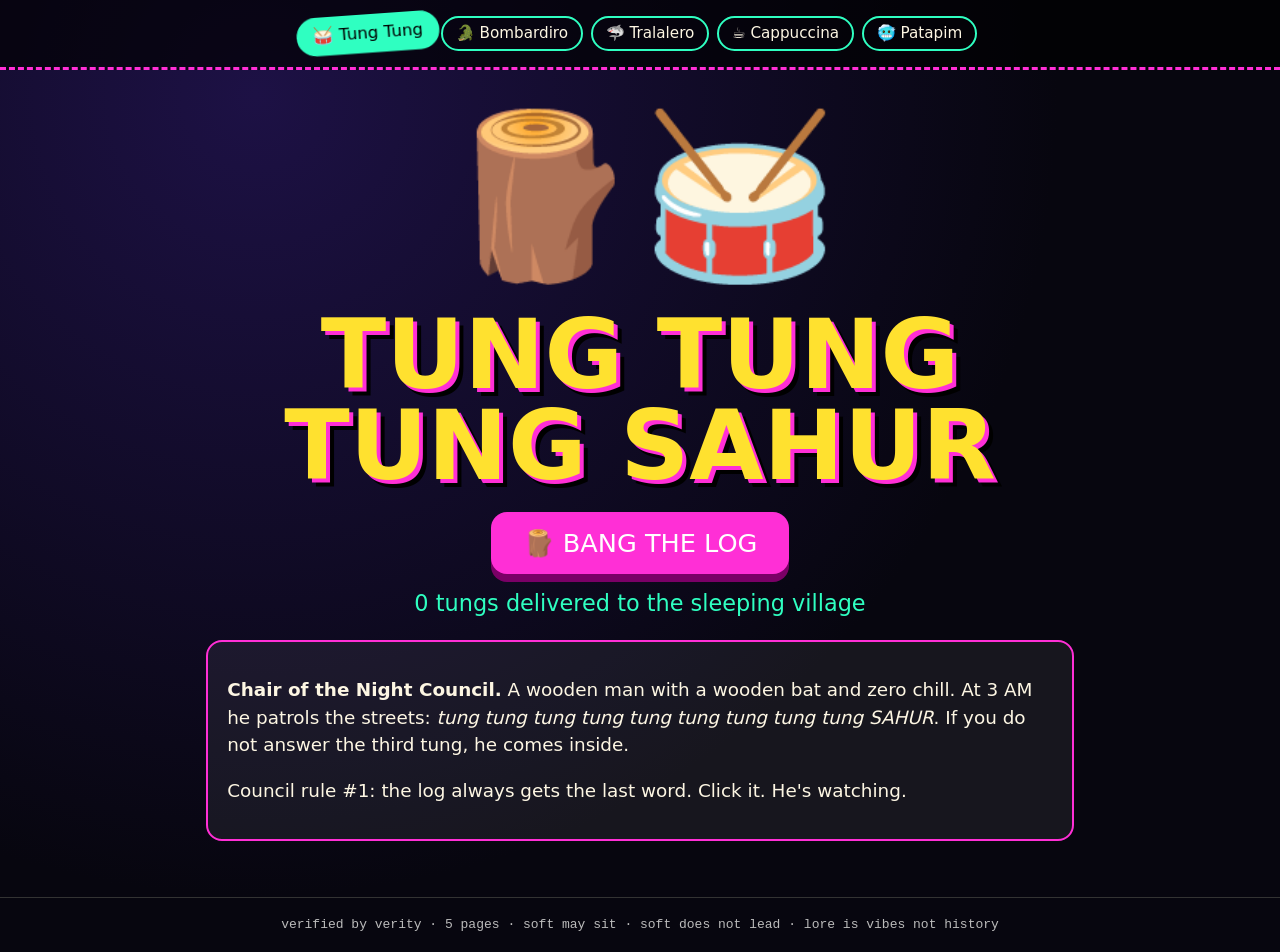
==== index.html @ adf2665b "Publish brainrot site" ====
<!doctype html><html lang="en"><head><meta charset="utf-8"><meta name="viewport" content="width=device-width,initial-scale=1">
<title>Tung Tung Tung Sahur · Brainrot Night Council</title><link rel="stylesheet" href="styles.css"></head><body>
<nav><a href="index.html">🥁 Tung Tung</a><a href="bombardiro.html">🐊 Bombardiro</a><a href="tralalero.html">🦈 Tralalero</a><a href="cappuccina.html">☕ Cappuccina</a><a href="patapim.html">🥶 Patapim</a></nav>
<main><div class="emoji" data-bang="TUNG!|TUNG!!|TUNG!!!|SAHUR!|BONK" data-sound="thud" title="poke it">🪵🥁</div>
<h1>tung tung tung sahur</h1>
<button class="bang" data-bang="TUNG!|TUNG!!|TUNG!!!|SAHUR!|BONK" data-sound="thud">🪵 BANG THE LOG</button>
<div class="count" data-label="# tungs delivered to the sleeping village">0 tungs delivered to the sleeping village</div>
<div class="lore"><p><b>Chair of the Night Council.</b> A wooden man with a wooden bat and zero chill. At 3 AM he patrols the streets: <i>tung tung tung tung tung tung tung tung tung SAHUR</i>. If you do not answer the third tung, he comes inside.</p><p>Council rule #1: the log always gets the last word. Click it. He's watching.</p></div></main>
<footer>verified by verity · 5 pages · soft may sit · soft does not lead · lore is vibes not history</footer>
<script src="main.js"></script></body></html>
---- styles.css ----
:root{--bg:#07060f;--fg:#fdf6e3;--acc:#ff2fd6;--acc2:#2fffc1;--warn:#ffe12f}
*{box-sizing:border-box}
body{margin:0;background:radial-gradient(circle at 20% 10%,#1d1145,var(--bg) 60%);color:var(--fg);font-family:Impact,"Arial Black",system-ui,sans-serif;min-height:100vh;display:flex;flex-direction:column;overflow-x:hidden}
nav{display:flex;flex-wrap:wrap;gap:.5rem;justify-content:center;padding:1rem;background:#000a;position:sticky;top:0;z-index:5;border-bottom:3px dashed var(--acc)}
nav a{color:var(--fg);text-decoration:none;padding:.4rem .8rem;border:2px solid var(--acc2);border-radius:999px;font-size:.95rem;transition:transform .15s,background .15s}
nav a:hover,nav a[aria-current]{background:var(--acc2);color:#000;transform:rotate(-4deg) scale(1.1)}
main{flex:1;max-width:900px;margin:auto;padding:2rem 1rem;text-align:center}
h1{font-size:clamp(2.4rem,10vw,6rem);margin:.2em 0;line-height:.95;text-transform:uppercase;color:var(--warn);text-shadow:4px 4px 0 var(--acc),8px 8px 0 #000;animation:wob 2s infinite ease-in-out}
@keyframes wob{50%{transform:rotate(-2deg) scale(1.03)}}
.emoji{font-size:clamp(5rem,25vw,10rem);display:inline-block;cursor:pointer;transition:transform .1s;user-select:none}
.emoji:hover{transform:rotate(10deg) scale(1.1)}
p{font-family:system-ui,sans-serif;font-size:1.15rem;line-height:1.5}
.lore{background:#ffffff10;border:2px solid var(--acc);border-radius:1rem;padding:1rem 1.2rem;text-align:left;margin:1.5rem 0}
button.bang{font:inherit;font-size:1.6rem;padding:1rem 2rem;border:none;border-radius:1rem;background:var(--acc);color:#fff;box-shadow:0 8px 0 #7a0066;cursor:pointer;text-transform:uppercase}
button.bang:active{transform:translateY(6px);box-shadow:0 2px 0 #7a0066}
.count{font-size:1.4rem;color:var(--acc2);margin:1rem}
.pop{position:fixed;pointer-events:none;font-size:2.2rem;color:var(--warn);text-shadow:3px 3px 0 #000;animation:pop .9s forwards;z-index:9}
@keyframes pop{to{transform:translateY(-120px) rotate(20deg) scale(1.6);opacity:0}}
.shake{animation:shake .3s}
@keyframes shake{25%{transform:translate(6px,-4px)}50%{transform:translate(-6px,4px)}75%{transform:translate(4px,6px)}}
footer{text-align:center;padding:1.2rem;font-family:monospace;color:#bbb;border-top:1px solid #333}
@media (prefers-reduced-motion:reduce){*{animation:none!important}}
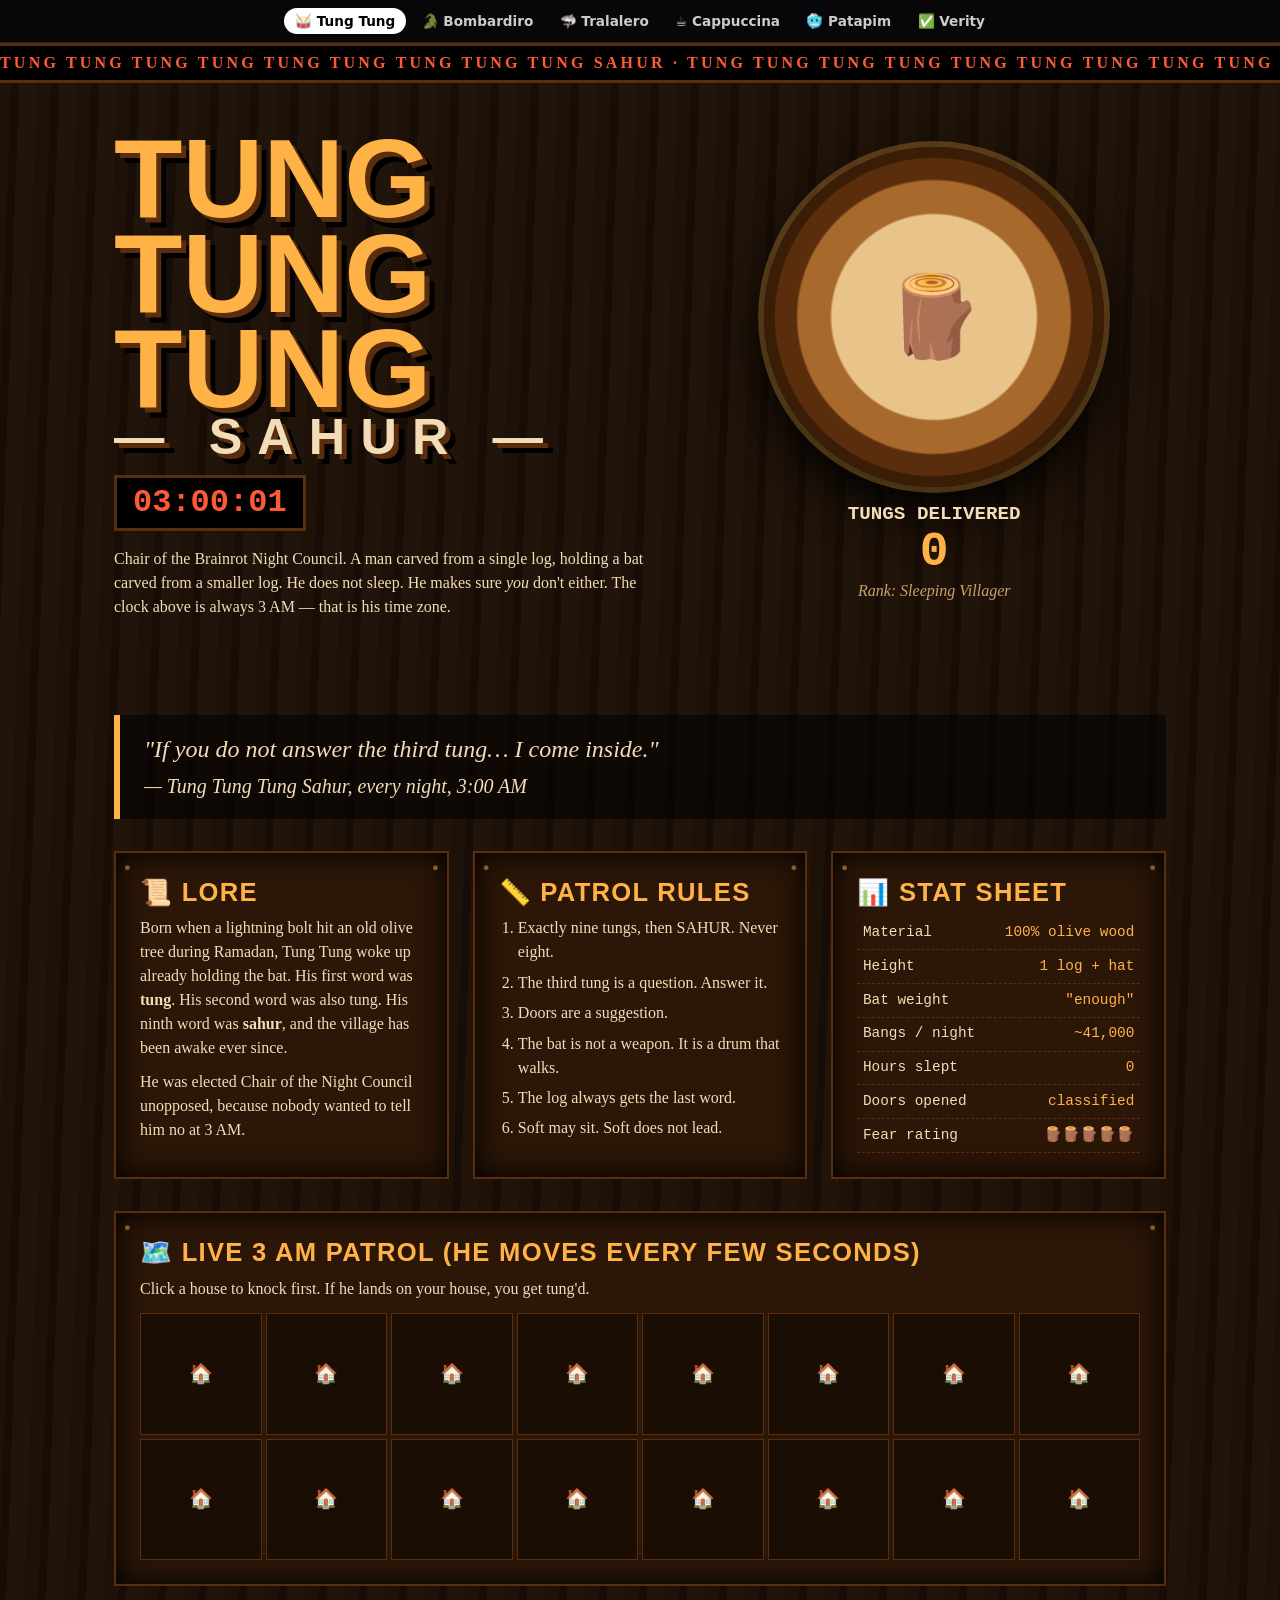
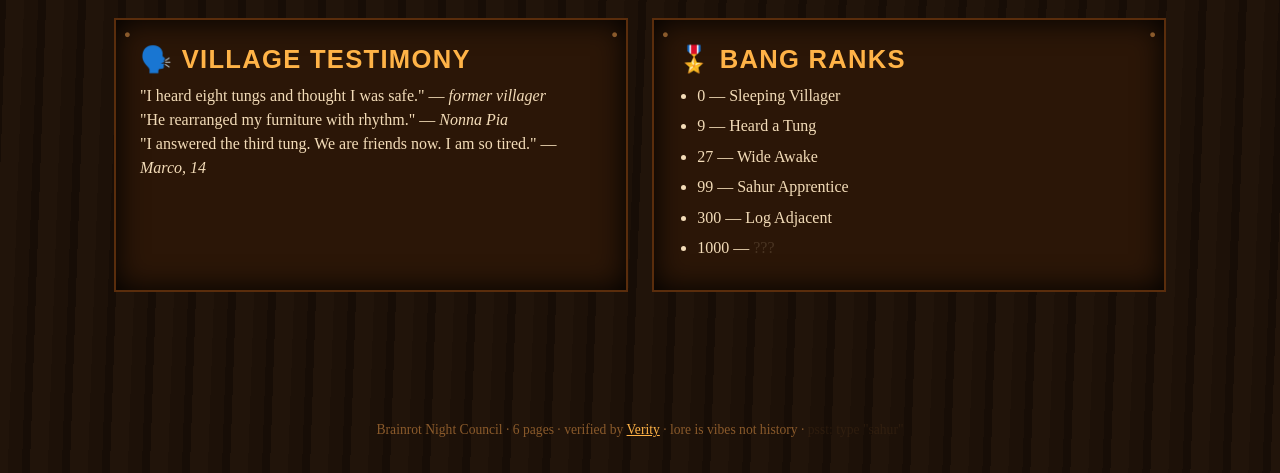
==== commit 0aa668a0: "Republish brainrot-night" ====
--- a/index.html
+++ b/index.html
@@ -1,10 +1,65 @@
 <!doctype html><html lang="en"><head><meta charset="utf-8"><meta name="viewport" content="width=device-width,initial-scale=1">
-<title>Tung Tung Tung Sahur · Brainrot Night Council</title><link rel="stylesheet" href="styles.css"></head><body>
-<nav><a href="index.html">🥁 Tung Tung</a><a href="bombardiro.html">🐊 Bombardiro</a><a href="tralalero.html">🦈 Tralalero</a><a href="cappuccina.html">☕ Cappuccina</a><a href="patapim.html">🥶 Patapim</a></nav>
-<main><div class="emoji" data-bang="TUNG!|TUNG!!|TUNG!!!|SAHUR!|BONK" data-sound="thud" title="poke it">🪵🥁</div>
-<h1>tung tung tung sahur</h1>
-<button class="bang" data-bang="TUNG!|TUNG!!|TUNG!!!|SAHUR!|BONK" data-sound="thud">🪵 BANG THE LOG</button>
-<div class="count" data-label="# tungs delivered to the sleeping village">0 tungs delivered to the sleeping village</div>
-<div class="lore"><p><b>Chair of the Night Council.</b> A wooden man with a wooden bat and zero chill. At 3 AM he patrols the streets: <i>tung tung tung tung tung tung tung tung tung SAHUR</i>. If you do not answer the third tung, he comes inside.</p><p>Council rule #1: the log always gets the last word. Click it. He's watching.</p></div></main>
-<footer>verified by verity · 5 pages · soft may sit · soft does not lead · lore is vibes not history</footer>
-<script src="main.js"></script></body></html>
+<title>Tung Tung Tung Sahur · Brainrot Night Council</title><link rel="stylesheet" href="base.css">
+<style>
+body{background:#120a04 repeating-linear-gradient(92deg,#1d1108 0 14px,#170d06 14px 22px,#21140a 22px 40px);color:#f3dcb8;font-family:Georgia,'Times New Roman',serif}
+.hero{display:grid;grid-template-columns:1.2fr 1fr;gap:2rem;max-width:1100px;margin:auto;padding:3rem 1.5rem;align-items:center}
+h1{font:900 clamp(3rem,9vw,7rem)/.85 Impact,'Arial Black',sans-serif;text-transform:uppercase;color:#ffb347;text-shadow:5px 5px 0 #5a2d0c,10px 10px 0 #000}
+h1 span{display:block;font-size:.45em;color:#f3dcb8;letter-spacing:.3em}
+.clock{font:700 2rem 'Courier New',monospace;color:#ff5a36;background:#000;padding:.4rem 1rem;display:inline-block;border:3px solid #5a2d0c;margin:1rem 0}
+.drum{width:min(340px,80vw);aspect-ratio:1;border-radius:50%;margin:auto;background:radial-gradient(circle,#e8c48a 0 45%,#a8692c 46% 60%,#5a2d0c 61% 70%,#2b1405 71%);border:10px solid #3a1d07;box-shadow:0 0 0 6px #ffb34744,0 25px 50px #000;cursor:pointer;display:grid;place-items:center;font-size:5rem;user-select:none;transition:transform .05s}
+.drum:active{transform:scale(.95) rotate(-3deg)}
+.counter{text-align:center;margin-top:1rem;font:700 1.2rem 'Courier New',monospace}.counter b{font-size:3rem;color:#ffb347;display:block}
+.rank{text-align:center;font-style:italic;color:#c9a16b}
+.wrap{max-width:1100px;margin:auto;padding:1rem 1.5rem 4rem}
+.cols{display:grid;grid-template-columns:repeat(auto-fit,minmax(280px,1fr));gap:1.5rem;margin:2rem 0}
+.plank{background:#2b1607;border:2px solid #5a2d0c;padding:1.5rem;box-shadow:inset 0 0 30px #000;position:relative}
+.plank::before,.plank::after{content:'●';position:absolute;top:6px;color:#8a5a2b;font-size:.7rem}.plank::before{left:8px}.plank::after{right:8px}
+h2{font:900 1.6rem Impact,sans-serif;color:#ffb347;letter-spacing:.05em;margin-bottom:.6rem;text-transform:uppercase}
+ol li,ul li{margin:.4rem 0 .4rem 1.2rem}
+.patrol{display:grid;grid-template-columns:repeat(8,1fr);gap:4px;margin-top:.8rem}
+.patrol div{aspect-ratio:1;background:#1a0d04;border:1px solid #5a2d0c;display:grid;place-items:center;font-size:1.2rem}
+.patrol .me{background:#ffb347}
+table{width:100%;border-collapse:collapse;font-family:'Courier New',monospace;font-size:.9rem}td{border-bottom:1px dashed #5a2d0c;padding:.35rem}td:last-child{text-align:right;color:#ffb347}
+blockquote{font-size:1.5rem;font-style:italic;border-left:6px solid #ffb347;padding:1rem 1.5rem;margin:2rem 0;background:#0008}
+.tungs{font:900 1rem Impact;letter-spacing:.2em;color:#ff5a36;overflow:hidden;white-space:nowrap;border-block:3px solid #5a2d0c;padding:.5rem 0;background:#000}
+.tungs span{display:inline-block;animation:scroll 18s linear infinite}@keyframes scroll{to{transform:translateX(-50%)}}
+footer{text-align:center;padding:2rem;color:#8a5a2b;font-size:.85rem}
+@media(max-width:760px){.hero{grid-template-columns:1fr}}
+</style></head><body>
+<nav class="council"><a href="index.html">🥁 Tung Tung</a><a href="bombardiro.html">🐊 Bombardiro</a><a href="tralalero.html">🦈 Tralalero</a><a href="cappuccina.html">☕ Cappuccina</a><a href="patapim.html">🥶 Patapim</a><a href="verity.html">✅ Verity</a></nav>
+<div class="tungs"><span>TUNG TUNG TUNG TUNG TUNG TUNG TUNG TUNG TUNG SAHUR · TUNG TUNG TUNG TUNG TUNG TUNG TUNG TUNG TUNG SAHUR · TUNG TUNG TUNG TUNG TUNG TUNG TUNG TUNG TUNG SAHUR · TUNG TUNG TUNG TUNG TUNG TUNG TUNG TUNG TUNG SAHUR · </span></div>
+<section class="hero"><div>
+<h1>Tung Tung Tung<span>— SAHUR —</span></h1>
+<div class="clock" id="clock">03:00:00</div>
+<p>Chair of the Brainrot Night Council. A man carved from a single log, holding a bat carved from a smaller log. He does not sleep. He makes sure <i>you</i> don't either. The clock above is always 3 AM — that is his time zone.</p>
+</div><div>
+<div class="drum" id="drum" title="hit it">🪵</div>
+<div class="counter">TUNGS DELIVERED<b id="n">0</b></div>
+<div class="rank" id="rank">Rank: Sleeping Villager</div>
+</div></section>
+<div class="wrap">
+<blockquote>"If you do not answer the third tung… I come inside." <br><small>— Tung Tung Tung Sahur, every night, 3:00 AM</small></blockquote>
+<div class="cols">
+<div class="plank"><h2>📜 Lore</h2><p>Born when a lightning bolt hit an old olive tree during Ramadan, Tung Tung woke up already holding the bat. His first word was <b>tung</b>. His second word was also tung. His ninth word was <b>sahur</b>, and the village has been awake ever since.</p><p style="margin-top:.6rem">He was elected Chair of the Night Council unopposed, because nobody wanted to tell him no at 3 AM.</p></div>
+<div class="plank"><h2>📏 Patrol Rules</h2><ol><li>Exactly nine tungs, then SAHUR. Never eight.</li><li>The third tung is a question. Answer it.</li><li>Doors are a suggestion.</li><li>The bat is not a weapon. It is a drum that walks.</li><li>The log always gets the last word.</li><li>Soft may sit. Soft does not lead.</li></ol></div>
+<div class="plank"><h2>📊 Stat Sheet</h2><table>
+<tr><td>Material</td><td>100% olive wood</td></tr><tr><td>Height</td><td>1 log + hat</td></tr><tr><td>Bat weight</td><td>"enough"</td></tr><tr><td>Bangs / night</td><td>~41,000</td></tr><tr><td>Hours slept</td><td>0</td></tr><tr><td>Doors opened</td><td>classified</td></tr><tr><td>Fear rating</td><td>🪵🪵🪵🪵🪵</td></tr></table></div>
+</div>
+<div class="plank"><h2>🗺️ Live 3 AM Patrol (he moves every few seconds)</h2><p>Click a house to knock first. If he lands on your house, you get tung'd.</p><div class="patrol" id="patrol"></div></div>
+<div class="cols">
+<div class="plank"><h2>🗣️ Village Testimony</h2><p>"I heard eight tungs and thought I was safe." — <i>former villager</i></p><p>"He rearranged my furniture with rhythm." — <i>Nonna Pia</i></p><p>"I answered the third tung. We are friends now. I am so tired." — <i>Marco, 14</i></p></div>
+<div class="plank"><h2>🎖️ Bang Ranks</h2><ul><li>0 — Sleeping Villager</li><li>9 — Heard a Tung</li><li>27 — Wide Awake</li><li>99 — Sahur Apprentice</li><li>300 — Log Adjacent</li><li>1000 — <span class="secret">???</span></li></ul></div>
+</div>
+</div>
+<footer>Brainrot Night Council · 6 pages · verified by <a href="verity.html" style="color:#ffb347">Verity</a> · lore is vibes not history · <span class="secret" title="try typing it">psst: type "sahur"</span></footer>
+<script src="main.js"></script>
+<script>
+const n=document.getElementById('n'),rank=document.getElementById('rank');let c=BR.store('tung');
+const ranks=[[0,'Sleeping Villager'],[9,'Heard a Tung'],[27,'Wide Awake'],[99,'Sahur Apprentice'],[300,'Log Adjacent'],[1000,'THE LOG ITSELF']];
+function upd(){n.textContent=c;rank.textContent='Rank: '+ranks.filter(r=>c>=r[0]).pop()[1]}upd();
+document.getElementById('drum').onclick=e=>{c++;BR.store('tung',c);upd();BR.sfx('thud');BR.pop(e.clientX,e.clientY,c%9===0?'SAHUR!':'TUNG','#ffb347');
+ if(c%9===0)BR.toast('🪵 SAHUR! nine tungs complete');if(c===1000)BR.toast('🏆 you are the log now')};
+let s=0;setInterval(()=>{s=(s+1)%3600;const m=String(s/60|0).padStart(2,'0'),x=String(s%60).padStart(2,'0');document.getElementById('clock').textContent='03:'+m+':'+x},1000);
+const P=document.getElementById('patrol');const houses=[...Array(16)].map((_,i)=>{const d=document.createElement('div');d.textContent='🏠';d.onclick=()=>{BR.sfx('bloop');d.textContent='🚪'};P.appendChild(d);return d});
+let pos=0;setInterval(()=>{houses.forEach(h=>h.classList.remove('me'));pos=(pos+1+Math.random()*3|0)%16;houses[pos].classList.add('me');if(houses[pos].textContent==='🚪'){BR.toast('🪵 door was open. he came inside.');houses[pos].textContent='🏠'}},2200);
+</script></body></html>
--- a/base.css
+++ b/base.css
@@ -0,0 +1,12 @@
+*{box-sizing:border-box;margin:0;padding:0}
+html,body{min-height:100%}
+body{background:#07070d;color:#eee;font-family:system-ui,sans-serif;line-height:1.5}
+nav.council{position:sticky;top:0;z-index:50;display:flex;flex-wrap:wrap;gap:.25rem;justify-content:center;padding:.5rem;background:rgba(5,5,10,.85);backdrop-filter:blur(6px);border-bottom:1px solid #ffffff22;font:600 .85rem system-ui,sans-serif}
+nav.council a{color:#ccc;text-decoration:none;padding:.3rem .7rem;border-radius:99px}
+nav.council a:hover{background:#ffffff18;color:#fff}
+nav.council a.here{background:#fff;color:#000}
+#toast{position:fixed;left:50%;bottom:1.5rem;transform:translateX(-50%) translateY(150%);background:#000;color:#fff;border:2px solid #fff;padding:.6rem 1.2rem;border-radius:8px;font:700 1rem system-ui;transition:.3s;z-index:99;pointer-events:none}
+#toast.show{transform:translateX(-50%) translateY(0)}
+.pop{position:fixed;pointer-events:none;font-weight:900;z-index:90;animation:pop 1s ease-out forwards}
+@keyframes pop{to{transform:translateY(-90px) scale(1.6);opacity:0}}
+.secret{opacity:.15;cursor:help}.secret:hover{opacity:1}
